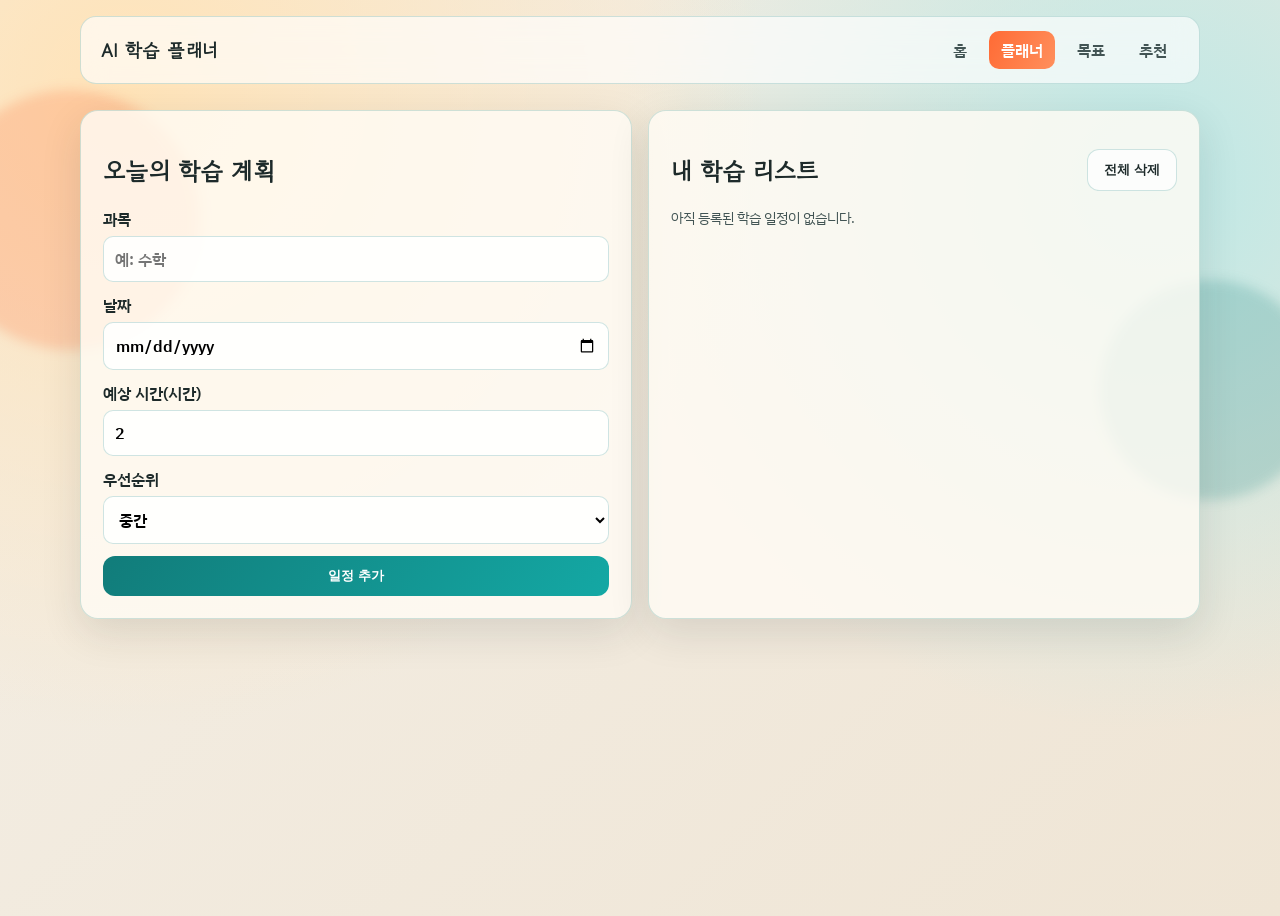
==== pages/planner.html @ dec21302 "feat : ai학습 플래너 웹사이트 구축 메인 페이지: index.html 플래너 페이지: planner.html 목표 페이지: goals.html 추천 페이지: recommen" ====
<!doctype html>
<html lang="ko">
  <head>
    <meta charset="UTF-8" />
    <meta name="viewport" content="width=device-width, initial-scale=1.0" />
    <title>플래너 | AI 학습 플래너</title>
    <link rel="stylesheet" href="../css/style.css" />
  </head>
  <body data-page="planner">
    <div class="bg-orb orb-a"></div>
    <div class="bg-orb orb-b"></div>

    <header class="site-header container">
      <a class="logo" href="../index.html">AI 학습 플래너</a>
      <nav class="nav">
        <a href="../index.html">홈</a>
        <a class="active" href="planner.html">플래너</a>
        <a href="goals.html">목표</a>
        <a href="recommendations.html">추천</a>
      </nav>
    </header>

    <main class="container page-grid">
      <section class="card reveal">
        <h1>오늘의 학습 계획</h1>
        <form id="plannerForm" class="form-grid">
          <label>
            과목
            <input type="text" id="subject" placeholder="예: 수학" required />
          </label>
          <label>
            날짜
            <input type="date" id="studyDate" required />
          </label>
          <label>
            예상 시간(시간)
            <input type="number" id="hours" min="1" max="12" value="2" required />
          </label>
          <label>
            우선순위
            <select id="priority">
              <option value="높음">높음</option>
              <option value="중간" selected>중간</option>
              <option value="낮음">낮음</option>
            </select>
          </label>
          <button class="btn btn-primary" type="submit">일정 추가</button>
        </form>
      </section>

      <section class="card reveal">
        <div class="section-row">
          <h2>내 학습 리스트</h2>
          <button id="clearPlanner" class="btn btn-ghost" type="button">전체 삭제</button>
        </div>
        <ul id="plannerList" class="list"></ul>
      </section>
    </main>

    <script src="../js/app.js"></script>
  </body>
</html>
---- css/style.css ----
@import url("https://fonts.googleapis.com/css2?family=Gowun+Dodum&family=IBM+Plex+Sans+KR:wght@400;600;700&display=swap");

:root {
  --bg: #f4efe6;
  --bg-soft: #efe5d5;
  --ink: #1d2a2a;
  --ink-soft: #425454;
  --accent: #ff6b35;
  --accent-2: #117c7a;
  --card: rgba(255, 252, 245, 0.82);
  --line: rgba(17, 124, 122, 0.2);
  --shadow: 0 14px 40px rgba(29, 42, 42, 0.12);
}

* {
  box-sizing: border-box;
}

html,
body {
  margin: 0;
  padding: 0;
}

body {
  font-family: "IBM Plex Sans KR", "Noto Sans KR", sans-serif;
  color: var(--ink);
  min-height: 100vh;
  background:
    radial-gradient(circle at 10% 10%, #ffe3b8 0, transparent 45%),
    radial-gradient(circle at 90% 20%, #bde8e6 0, transparent 40%),
    linear-gradient(135deg, var(--bg), var(--bg-soft));
  overflow-x: hidden;
}

h1,
h2,
.logo {
  font-family: "Gowun Dodum", "Nanum Myeongjo", serif;
  letter-spacing: 0.02em;
}

.container {
  width: min(1120px, 92vw);
  margin: 0 auto;
}

.site-header {
  position: sticky;
  top: 12px;
  z-index: 10;
  margin-top: 16px;
  padding: 14px 20px;
  border: 1px solid var(--line);
  border-radius: 16px;
  backdrop-filter: blur(12px);
  background: rgba(255, 255, 255, 0.65);
  display: flex;
  justify-content: space-between;
  align-items: center;
}

.logo {
  text-decoration: none;
  color: var(--ink);
  font-weight: 700;
  font-size: 1.15rem;
}

.nav {
  display: flex;
  gap: 10px;
  flex-wrap: wrap;
}

.nav a {
  text-decoration: none;
  color: var(--ink-soft);
  font-weight: 600;
  padding: 8px 12px;
  border-radius: 10px;
  transition: all 0.25s ease;
}

.nav a:hover,
.nav a.active {
  color: #fff;
  background: linear-gradient(115deg, var(--accent), #ff8f5c);
}

.hero {
  margin-top: 34px;
  padding: 36px;
  border-radius: 24px;
  border: 1px solid var(--line);
  background: var(--card);
  box-shadow: var(--shadow);
}

.eyebrow {
  margin: 0;
  font-weight: 700;
  color: var(--accent-2);
}

.hero h1 {
  font-size: clamp(2rem, 5vw, 3.8rem);
  line-height: 1.2;
  margin: 10px 0 14px;
  white-space: pre-line;
}

.hero-copy {
  color: var(--ink-soft);
  max-width: 52ch;
}

.gradient-text {
  background: linear-gradient(120deg, var(--accent), #ff9f1c);
  -webkit-background-clip: text;
  background-clip: text;
  color: transparent;
}

.hero-actions,
.section-row {
  display: flex;
  gap: 10px;
  align-items: center;
  justify-content: space-between;
  flex-wrap: wrap;
}

.btn {
  border: 0;
  border-radius: 12px;
  padding: 11px 16px;
  font-weight: 700;
  cursor: pointer;
  text-decoration: none;
  transition: transform 0.2s ease;
}

.btn:hover {
  transform: translateY(-1px);
}

.btn-primary {
  color: #fff;
  background: linear-gradient(125deg, var(--accent-2), #14a8a4);
}

.btn-ghost {
  color: var(--ink);
  border: 1px solid var(--line);
  background: rgba(255, 255, 255, 0.7);
}

.grid-3 {
  display: grid;
  grid-template-columns: repeat(3, minmax(0, 1fr));
  gap: 16px;
  margin-top: 18px;
}

.card {
  background: var(--card);
  border: 1px solid var(--line);
  border-radius: 18px;
  padding: 22px;
  box-shadow: var(--shadow);
}

.feature h2 {
  margin-top: 0;
}

.today {
  margin: 18px 0 34px;
}

.today-row {
  display: grid;
  grid-template-columns: 1fr 1fr;
  gap: 12px;
}

.label {
  color: var(--ink-soft);
  margin-bottom: 6px;
}

.value {
  margin-top: 0;
  font-size: 1.1rem;
  font-weight: 700;
}

.page-grid {
  margin-top: 26px;
  display: grid;
  grid-template-columns: 1fr 1fr;
  gap: 16px;
  padding-bottom: 32px;
}

.form-grid {
  display: grid;
  gap: 12px;
}

.form-grid label {
  display: grid;
  gap: 6px;
  font-weight: 600;
}

input,
select {
  width: 100%;
  padding: 11px;
  border-radius: 10px;
  border: 1px solid var(--line);
  background: rgba(255, 255, 255, 0.85);
  font: inherit;
}

.list {
  list-style: none;
  margin: 0;
  padding: 0;
  display: grid;
  gap: 10px;
}

.list-item {
  display: grid;
  grid-template-columns: 1fr auto;
  gap: 10px;
  align-items: center;
  border: 1px solid var(--line);
  padding: 12px;
  border-radius: 12px;
  background: rgba(255, 255, 255, 0.75);
}

.item-meta {
  color: var(--ink-soft);
  font-size: 0.9rem;
}

.progress-block {
  margin-bottom: 18px;
}

.progress {
  width: 100%;
  height: 14px;
  border-radius: 999px;
  background: rgba(17, 124, 122, 0.12);
  overflow: hidden;
}

.bar {
  width: 0;
  height: 100%;
  border-radius: 999px;
  background: linear-gradient(90deg, var(--accent), #ffc857);
  transition: width 0.45s ease;
}

.progress-text {
  font-weight: 700;
  color: var(--accent-2);
}

.recommend-output {
  min-height: 160px;
  border-radius: 12px;
  border: 1px dashed var(--line);
  background: rgba(255, 255, 255, 0.75);
  padding: 14px;
  line-height: 1.7;
}

.bg-orb {
  position: fixed;
  border-radius: 50%;
  filter: blur(6px);
  z-index: -1;
}

.orb-a {
  width: 260px;
  height: 260px;
  background: rgba(255, 107, 53, 0.22);
  left: -60px;
  top: 90px;
  animation: floatA 8s ease-in-out infinite;
}

.orb-b {
  width: 220px;
  height: 220px;
  background: rgba(17, 124, 122, 0.2);
  right: -40px;
  top: 280px;
  animation: floatB 10s ease-in-out infinite;
}

.reveal {
  opacity: 0;
  transform: translateY(16px);
  animation: revealUp 0.6s ease forwards;
}

.stagger .card:nth-child(1) {
  animation: revealUp 0.55s ease 0.08s both;
}

.stagger .card:nth-child(2) {
  animation: revealUp 0.55s ease 0.18s both;
}

.stagger .card:nth-child(3) {
  animation: revealUp 0.55s ease 0.28s both;
}

@keyframes revealUp {
  to {
    opacity: 1;
    transform: translateY(0);
  }
}

@keyframes floatA {
  0%,
  100% {
    transform: translateY(0px);
  }
  50% {
    transform: translateY(12px);
  }
}

@keyframes floatB {
  0%,
  100% {
    transform: translateY(0px);
  }
  50% {
    transform: translateY(-14px);
  }
}

@media (max-width: 860px) {
  .grid-3,
  .page-grid,
  .today-row {
    grid-template-columns: 1fr;
  }

  .site-header {
    position: static;
  }

  .hero {
    padding: 24px;
  }
}
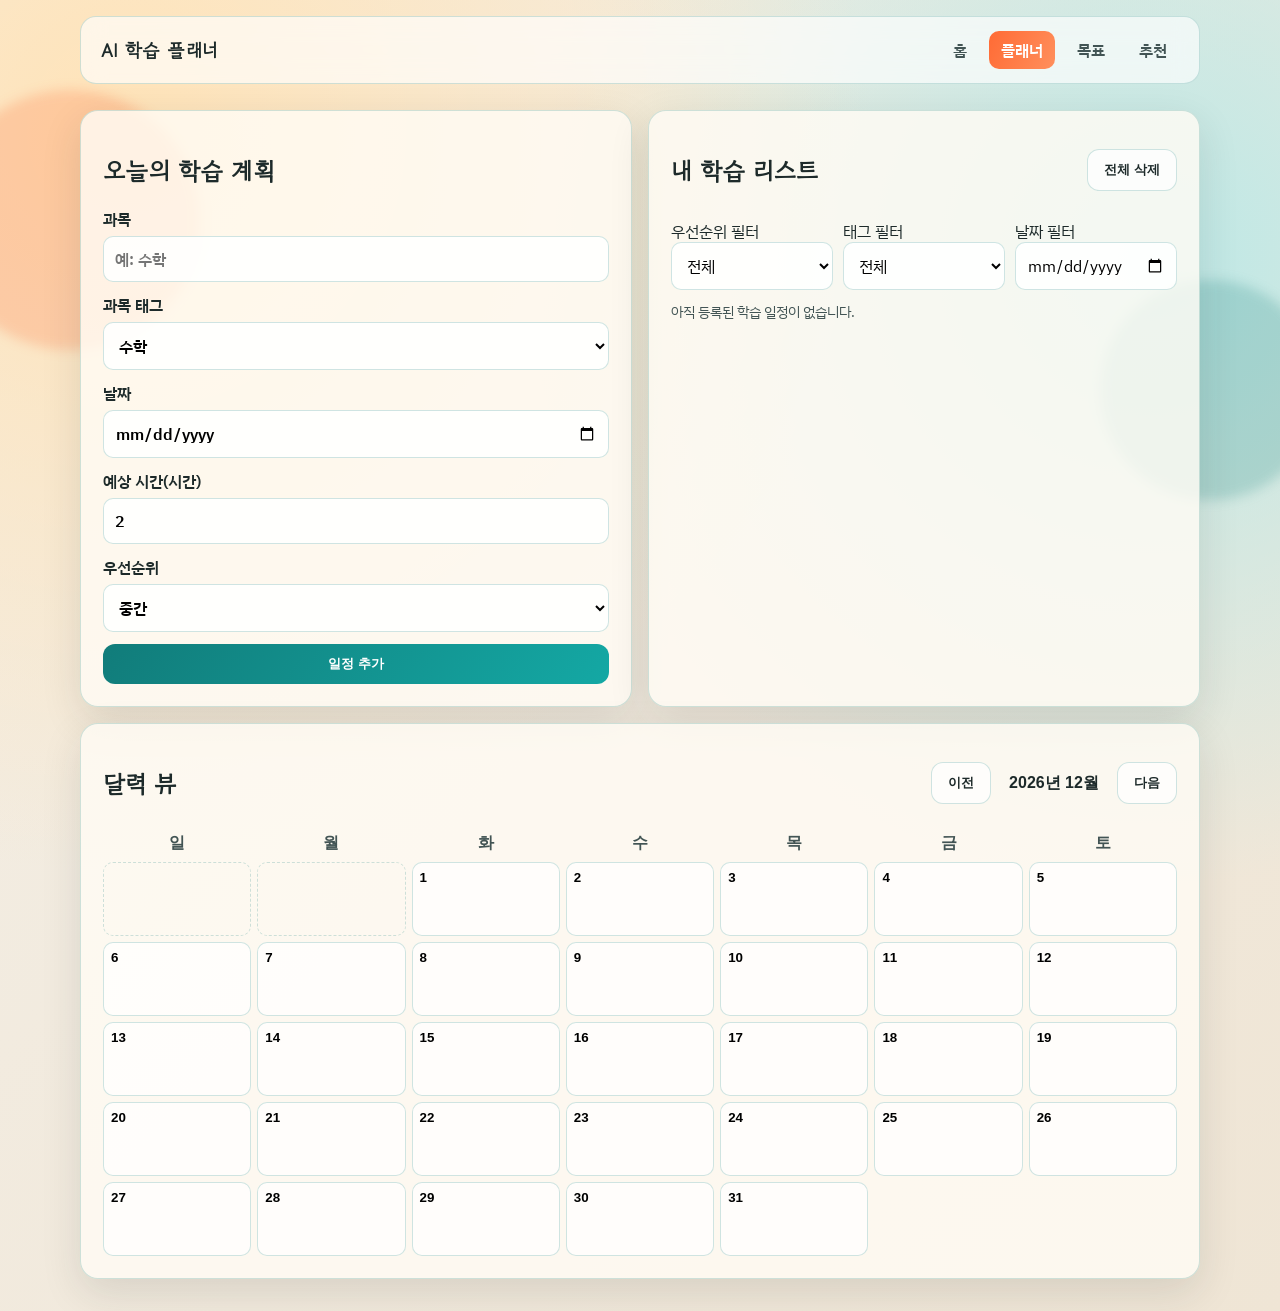
==== commit 85a2cf18: "첫 업로드" ====
--- a/pages/planner.html
+++ b/pages/planner.html
@@ -29,6 +29,16 @@
             <input type="text" id="subject" placeholder="예: 수학" required />
           </label>
           <label>
+            과목 태그
+            <select id="subjectTag">
+              <option value="수학" selected>수학</option>
+              <option value="영어">영어</option>
+              <option value="코딩">코딩</option>
+              <option value="과학">과학</option>
+              <option value="기타">기타</option>
+            </select>
+          </label>
+          <label>
             날짜
             <input type="date" id="studyDate" required />
           </label>
@@ -53,7 +63,48 @@
           <h2>내 학습 리스트</h2>
           <button id="clearPlanner" class="btn btn-ghost" type="button">전체 삭제</button>
         </div>
+        <div class="planner-filters">
+          <label>
+            우선순위 필터
+            <select id="filterPriority">
+              <option value="전체" selected>전체</option>
+              <option value="높음">높음</option>
+              <option value="중간">중간</option>
+              <option value="낮음">낮음</option>
+            </select>
+          </label>
+          <label>
+            태그 필터
+            <select id="filterTag">
+              <option value="전체" selected>전체</option>
+              <option value="수학">수학</option>
+              <option value="영어">영어</option>
+              <option value="코딩">코딩</option>
+              <option value="과학">과학</option>
+              <option value="기타">기타</option>
+            </select>
+          </label>
+          <label>
+            날짜 필터
+            <input type="date" id="filterDate" />
+          </label>
+        </div>
         <ul id="plannerList" class="list"></ul>
+      </section>
+
+      <section class="card reveal planner-calendar-card">
+        <div class="section-row">
+          <h2>달력 뷰</h2>
+          <div class="calendar-nav">
+            <button id="prevMonth" class="btn btn-ghost" type="button">이전</button>
+            <p id="calendarMonth" class="calendar-month"></p>
+            <button id="nextMonth" class="btn btn-ghost" type="button">다음</button>
+          </div>
+        </div>
+        <div class="calendar-weekdays">
+          <span>일</span><span>월</span><span>화</span><span>수</span><span>목</span><span>금</span><span>토</span>
+        </div>
+        <div id="calendarGrid" class="calendar-grid"></div>
       </section>
     </main>
 
--- a/css/style.css
+++ b/css/style.css
@@ -244,6 +244,102 @@
   background: rgba(255, 255, 255, 0.75);
 }
 
+.list-item-title {
+  display: flex;
+  align-items: center;
+  gap: 8px;
+  margin: 0 0 6px;
+}
+
+.tag-badge {
+  display: inline-flex;
+  align-items: center;
+  justify-content: center;
+  color: #fff;
+  font-size: 0.78rem;
+  font-weight: 700;
+  border-radius: 999px;
+  padding: 3px 9px;
+}
+
+.planner-filters {
+  display: grid;
+  grid-template-columns: repeat(3, minmax(0, 1fr));
+  gap: 10px;
+  margin: 12px 0;
+}
+
+.planner-calendar-card {
+  grid-column: 1 / -1;
+}
+
+.calendar-nav {
+  display: flex;
+  align-items: center;
+  gap: 8px;
+}
+
+.calendar-month {
+  margin: 0;
+  min-width: 110px;
+  text-align: center;
+  font-weight: 700;
+}
+
+.calendar-weekdays {
+  margin-top: 12px;
+  display: grid;
+  grid-template-columns: repeat(7, 1fr);
+  gap: 6px;
+  color: var(--ink-soft);
+  font-weight: 700;
+  text-align: center;
+}
+
+.calendar-grid {
+  margin-top: 8px;
+  display: grid;
+  grid-template-columns: repeat(7, 1fr);
+  gap: 6px;
+}
+
+.calendar-cell {
+  border: 1px solid var(--line);
+  border-radius: 10px;
+  background: rgba(255, 255, 255, 0.75);
+  min-height: 74px;
+  padding: 7px;
+  text-align: left;
+  display: flex;
+  flex-direction: column;
+  gap: 4px;
+  cursor: pointer;
+}
+
+.calendar-empty {
+  background: transparent;
+  border-style: dashed;
+  cursor: default;
+}
+
+.calendar-day {
+  font-weight: 700;
+}
+
+.calendar-note {
+  font-size: 0.78rem;
+  color: var(--accent-2);
+}
+
+.calendar-has-plan {
+  border-color: rgba(17, 124, 122, 0.45);
+  background: rgba(17, 124, 122, 0.08);
+}
+
+.calendar-selected {
+  outline: 2px solid rgba(255, 107, 53, 0.75);
+}
+
 .item-meta {
   color: var(--ink-soft);
   font-size: 0.9rem;
@@ -283,6 +379,43 @@
   line-height: 1.7;
 }
 
+.recommend-title {
+  margin-top: 0;
+  margin-bottom: 10px;
+}
+
+.recommend-timetable {
+  display: grid;
+  gap: 10px;
+}
+
+.recommend-card {
+  border: 1px solid var(--line);
+  border-radius: 12px;
+  padding: 12px;
+  background: rgba(255, 255, 255, 0.86);
+}
+
+.recommend-time {
+  margin: 0;
+  color: var(--accent-2);
+  font-weight: 700;
+}
+
+.recommend-slot-title {
+  margin: 4px 0;
+}
+
+.recommend-focus {
+  margin: 0;
+  color: var(--ink-soft);
+}
+
+.recommend-tip {
+  margin-top: 12px;
+  font-weight: 700;
+}
+
 .bg-orb {
   position: fixed;
   border-radius: 50%;
@@ -367,4 +500,12 @@
   .hero {
     padding: 24px;
   }
-}
+
+  .planner-filters {
+    grid-template-columns: 1fr;
+  }
+
+  .calendar-cell {
+    min-height: 64px;
+  }
+}
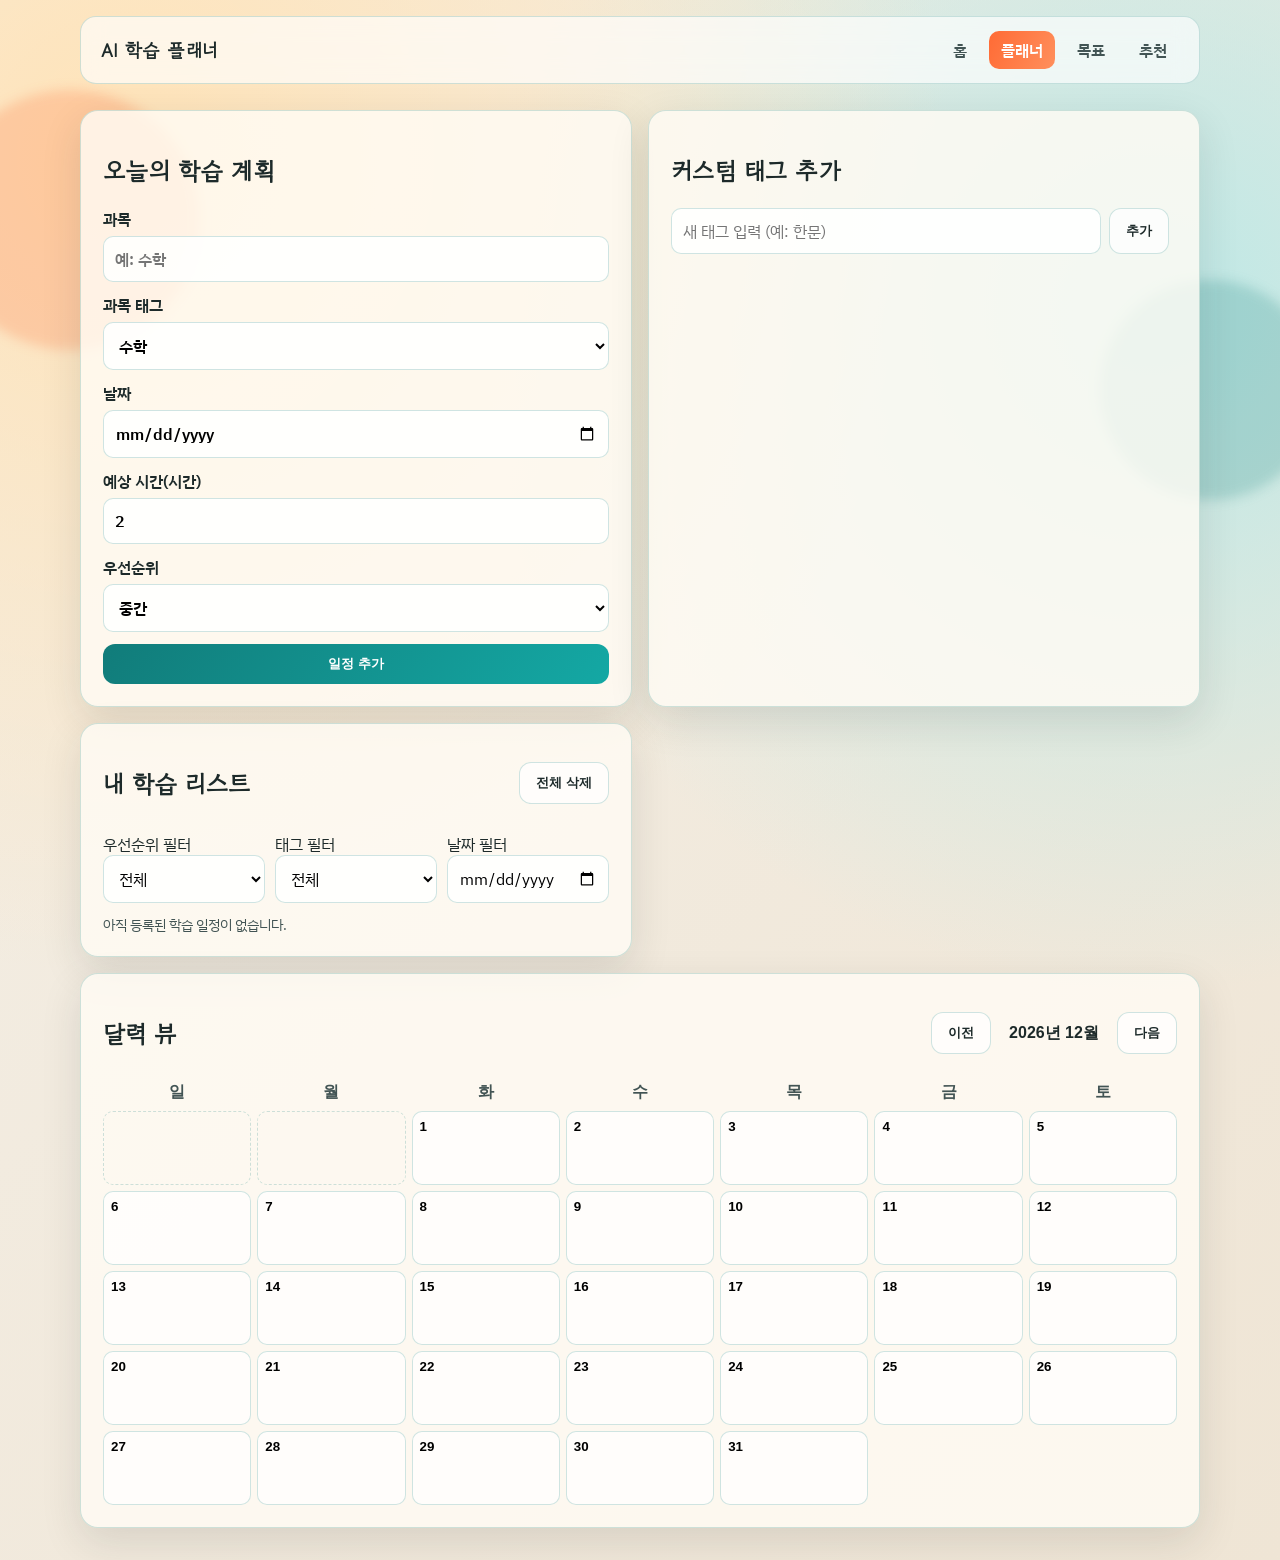
==== commit 5eca1f46: "feat: Add 3 features - calendar highlight animation, custom tags, and drag-drop card reordering" ====
--- a/pages/planner.html
+++ b/pages/planner.html
@@ -59,6 +59,15 @@
       </section>
 
       <section class="card reveal">
+        <h2>커스텀 태그 추가</h2>
+        <div class="custom-tag-form">
+          <input type="text" id="customTagInput" placeholder="새 태그 입력 (예: 한문)" maxlength="15" />
+          <button id="addCustomTag" class="btn btn-ghost" type="button">추가</button>
+          <div id="customTagList" class="custom-tag-list"></div>
+        </div>
+      </section>
+
+      <section class="card reveal">
         <div class="section-row">
           <h2>내 학습 리스트</h2>
           <button id="clearPlanner" class="btn btn-ghost" type="button">전체 삭제</button>
--- a/css/style.css
+++ b/css/style.css
@@ -416,6 +416,72 @@
   font-weight: 700;
 }
 
+.custom-tag-form {
+  display: flex;
+  gap: 8px;
+  margin-bottom: 12px;
+  flex-wrap: wrap;
+}
+
+.custom-tag-form input {
+  flex: 1;
+  min-width: 120px;
+}
+
+.custom-tag-list {
+  display: flex;
+  gap: 8px;
+  flex-wrap: wrap;
+  margin-top: 10px;
+}
+
+.custom-tag-item {
+  display: inline-flex;
+  align-items: center;
+  gap: 6px;
+  padding: 6px 10px;
+  border-radius: 20px;
+  background: rgba(17, 124, 122, 0.15);
+  border: 1px solid rgba(17, 124, 122, 0.3);
+  font-size: 0.85rem;
+  font-weight: 600;
+}
+
+.custom-tag-remove {
+  cursor: pointer;
+  font-weight: bold;
+  color: var(--accent);
+}
+
+.list-item.highlight-pulse {
+  animation: highlightPulse 0.8s ease-in-out 3;
+}
+
+@keyframes highlightPulse {
+  0%, 100% {
+    background: rgba(255, 255, 255, 0.75);
+    box-shadow: none;
+  }
+  50% {
+    background: rgba(255, 107, 53, 0.15);
+    box-shadow: 0 0 12px rgba(255, 107, 53, 0.4);
+  }
+}
+
+.recommend-card.dragging {
+  opacity: 0.5;
+  transform: scale(0.95);
+}
+
+.recommend-card.drag-over {
+  border-color: var(--accent);
+  background: rgba(255, 107, 53, 0.08);
+}
+
+.recommend-card {
+  cursor: move;
+}
+
 .bg-orb {
   position: fixed;
   border-radius: 50%;
